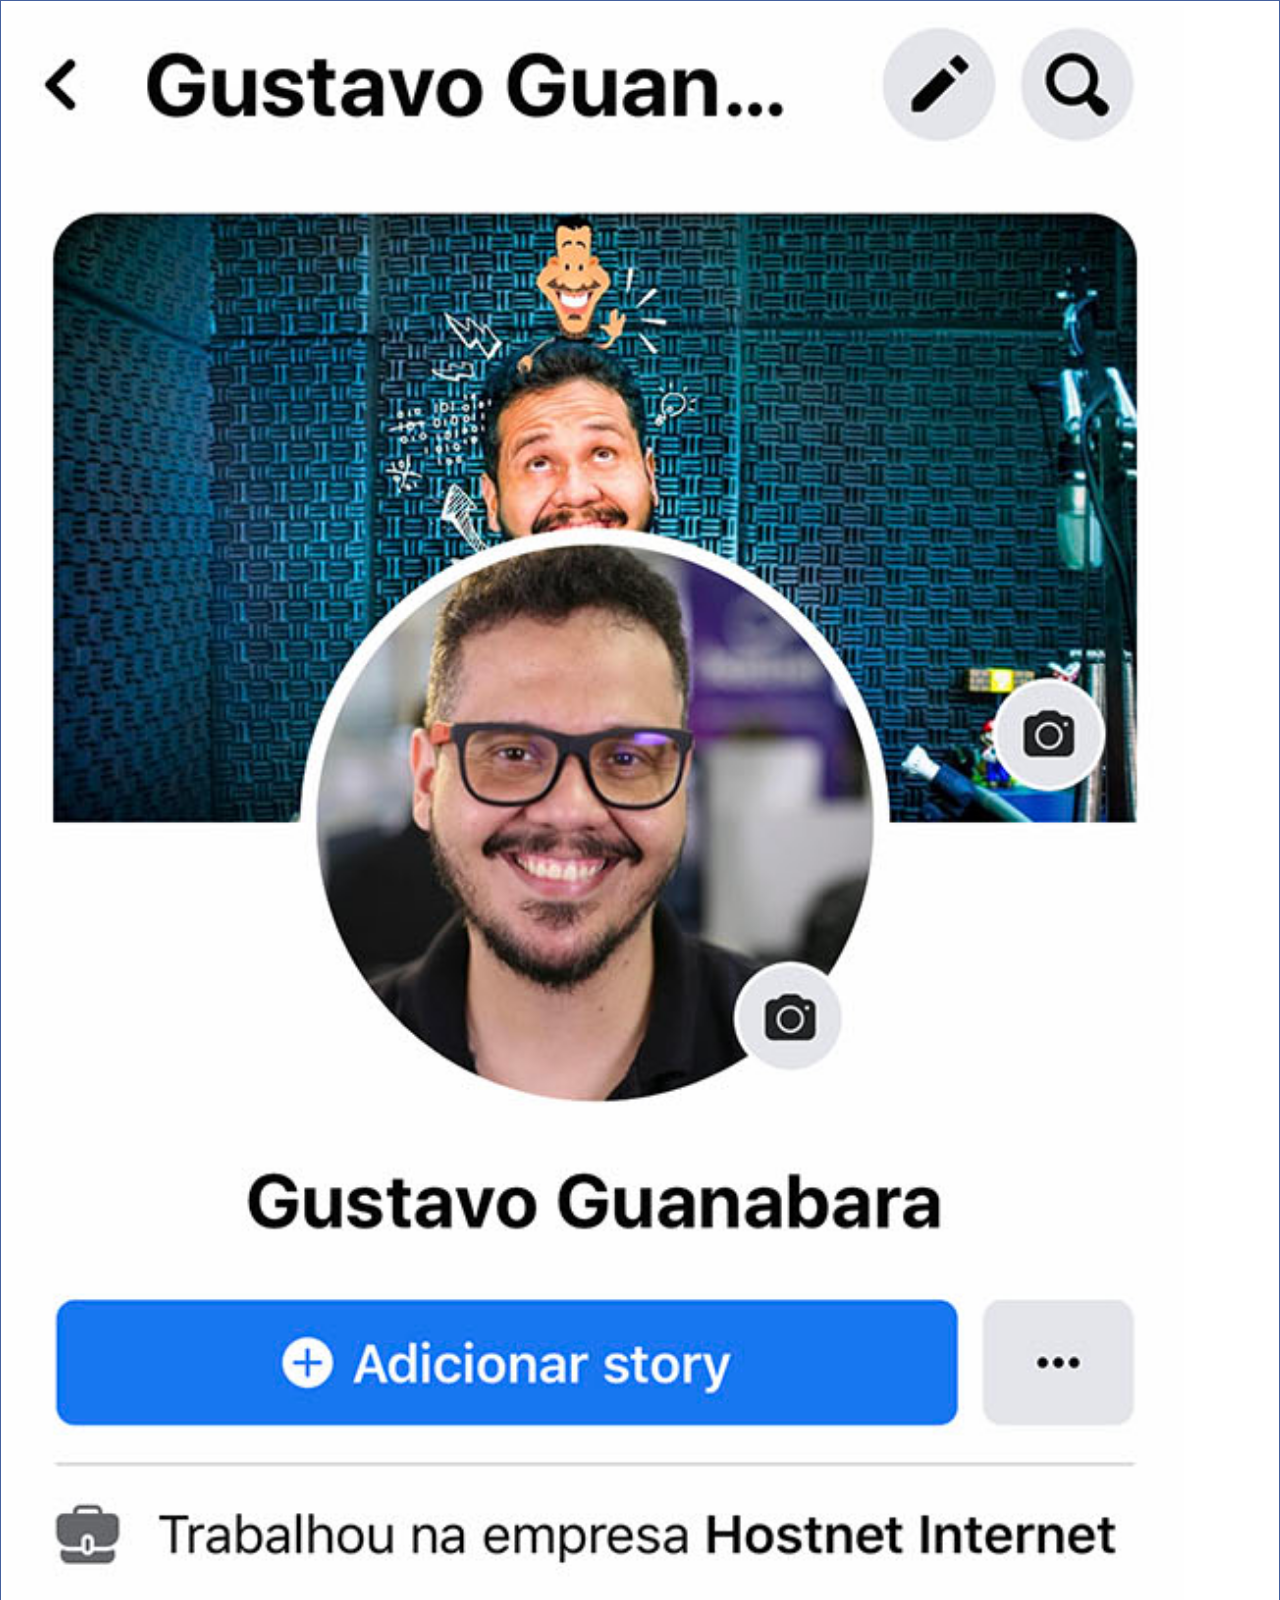
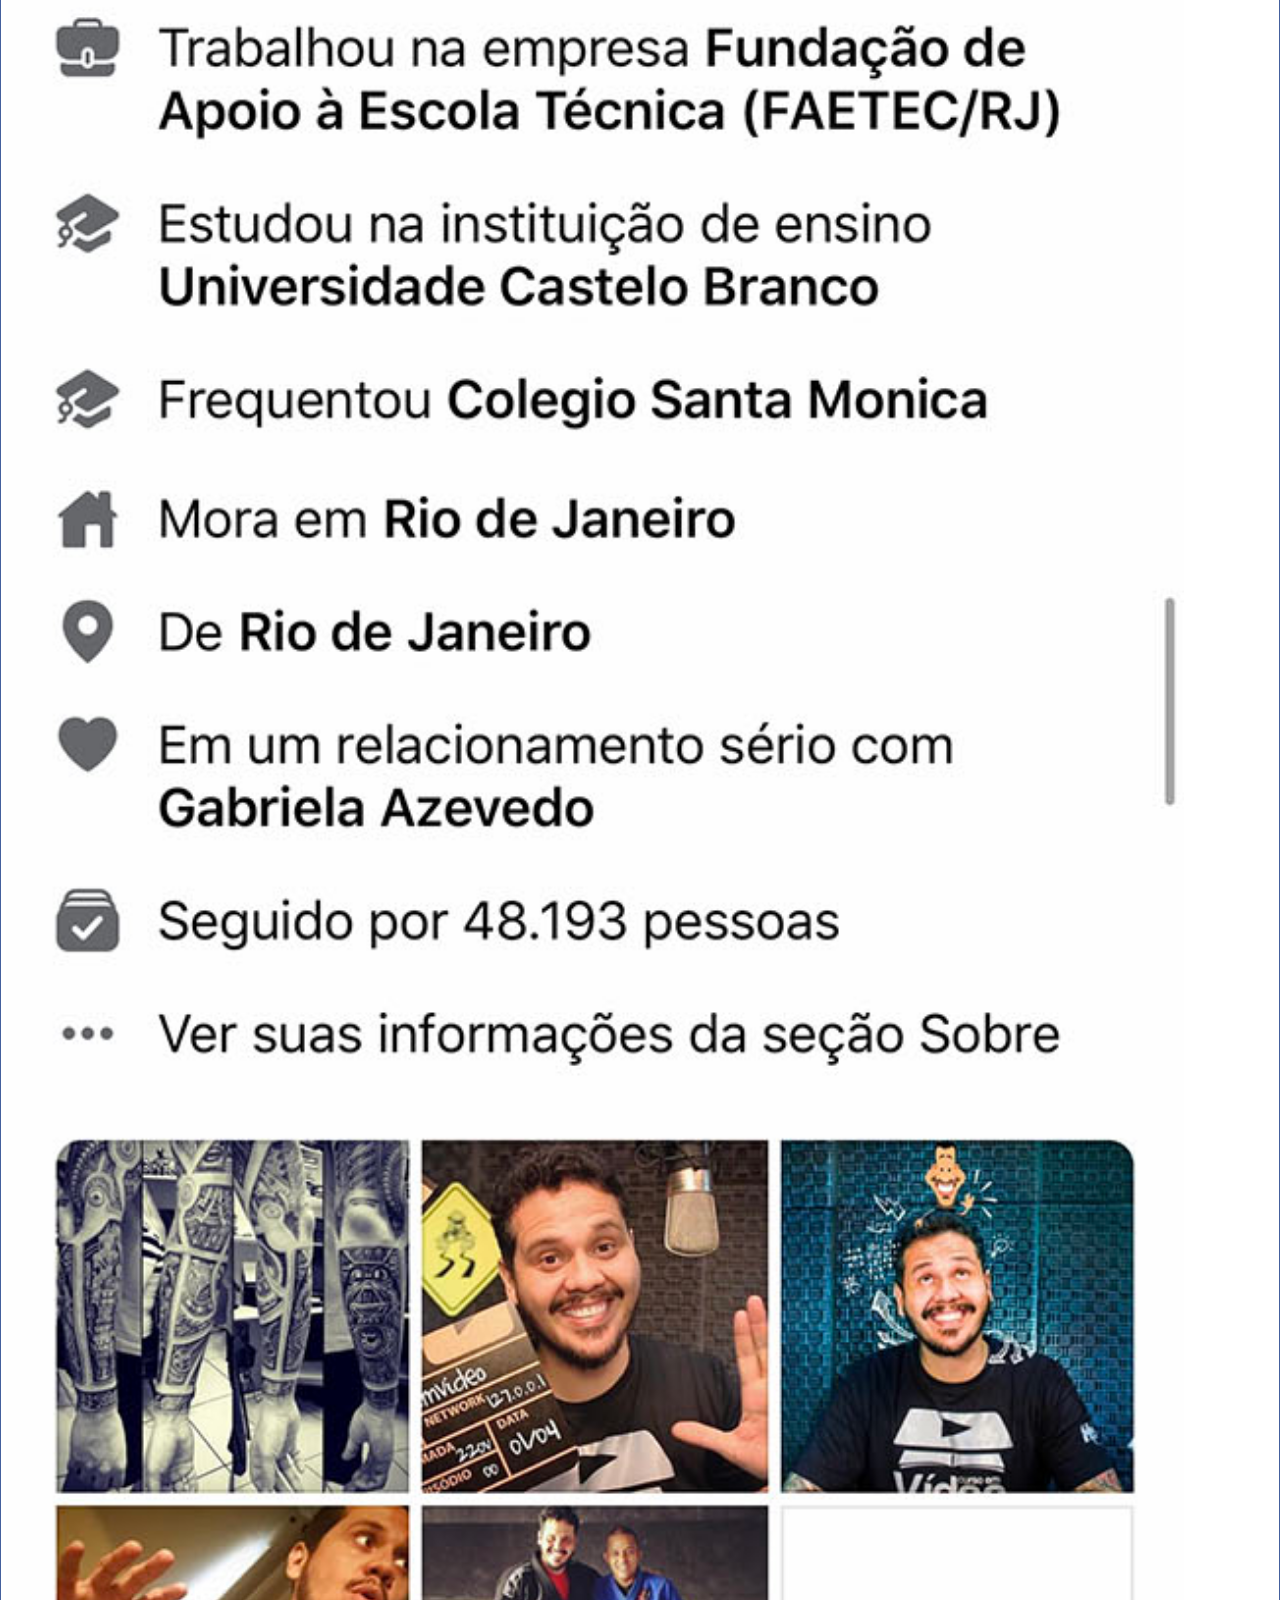
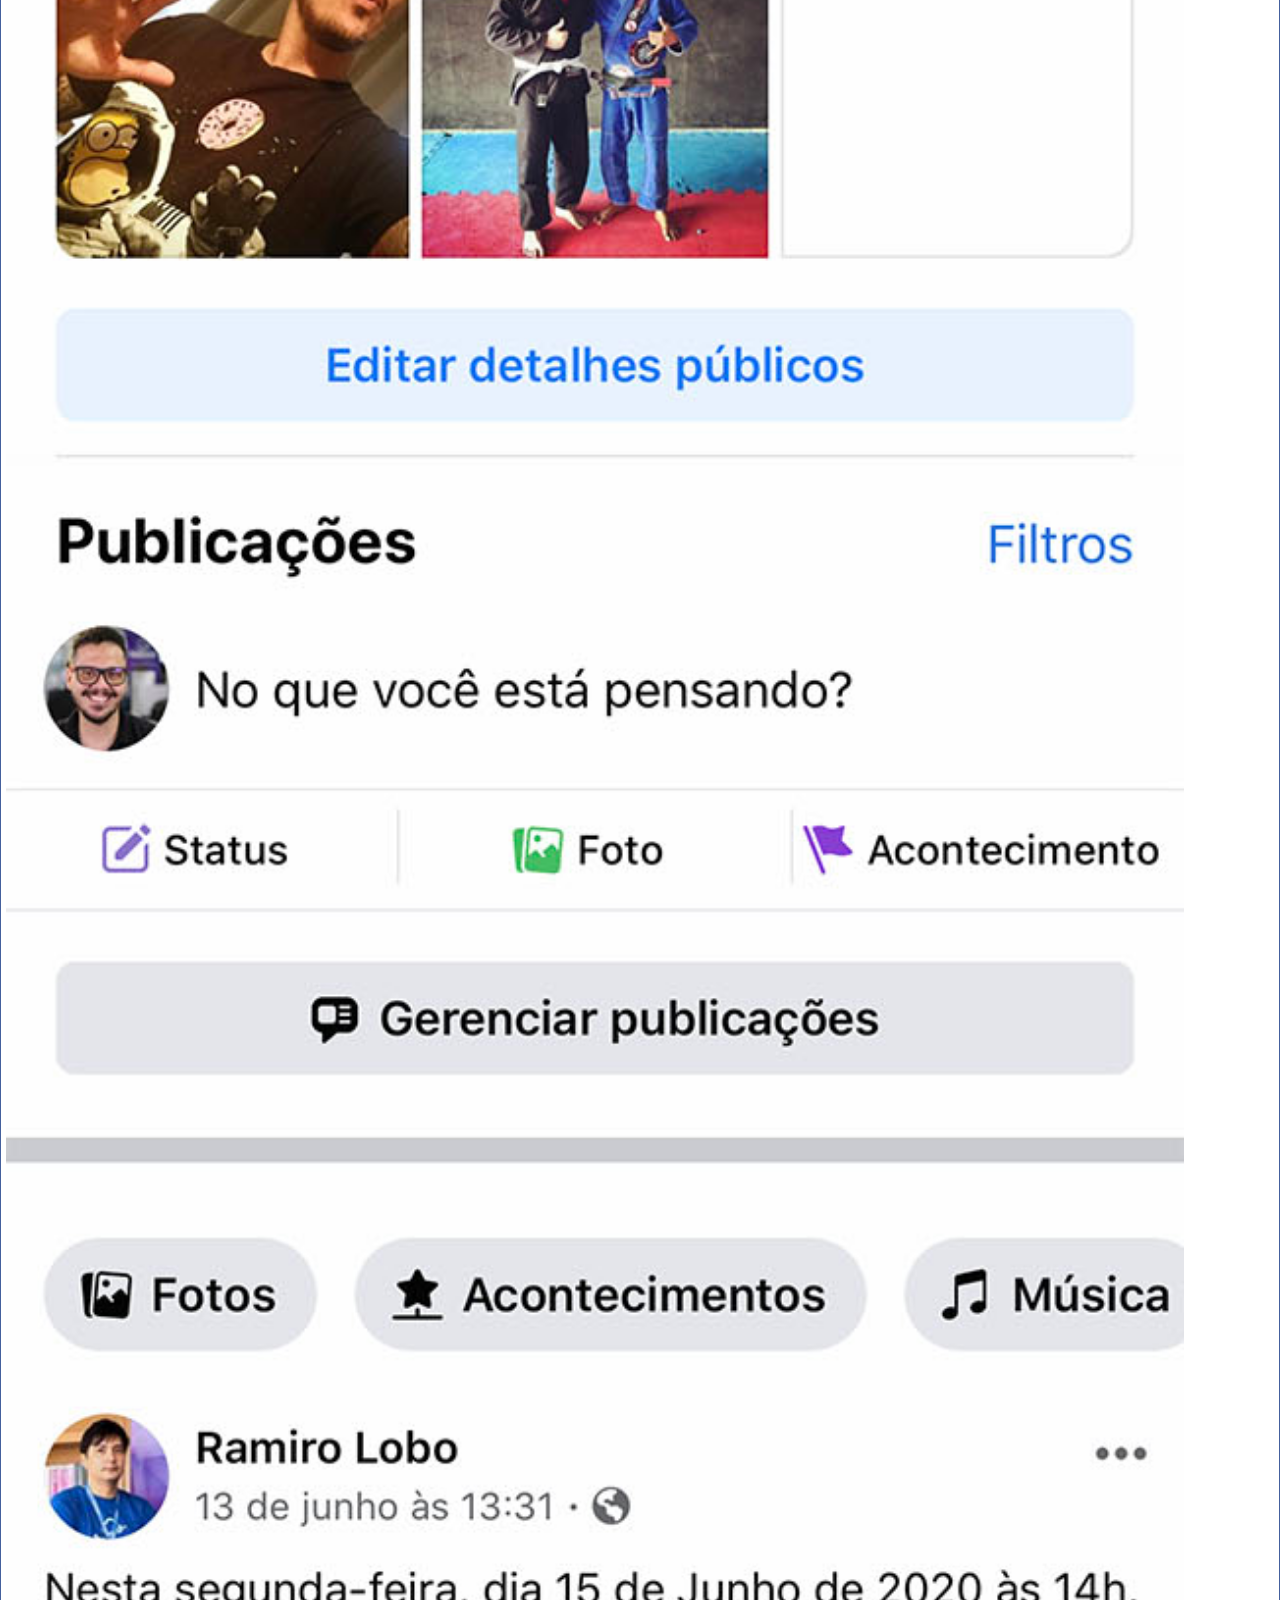
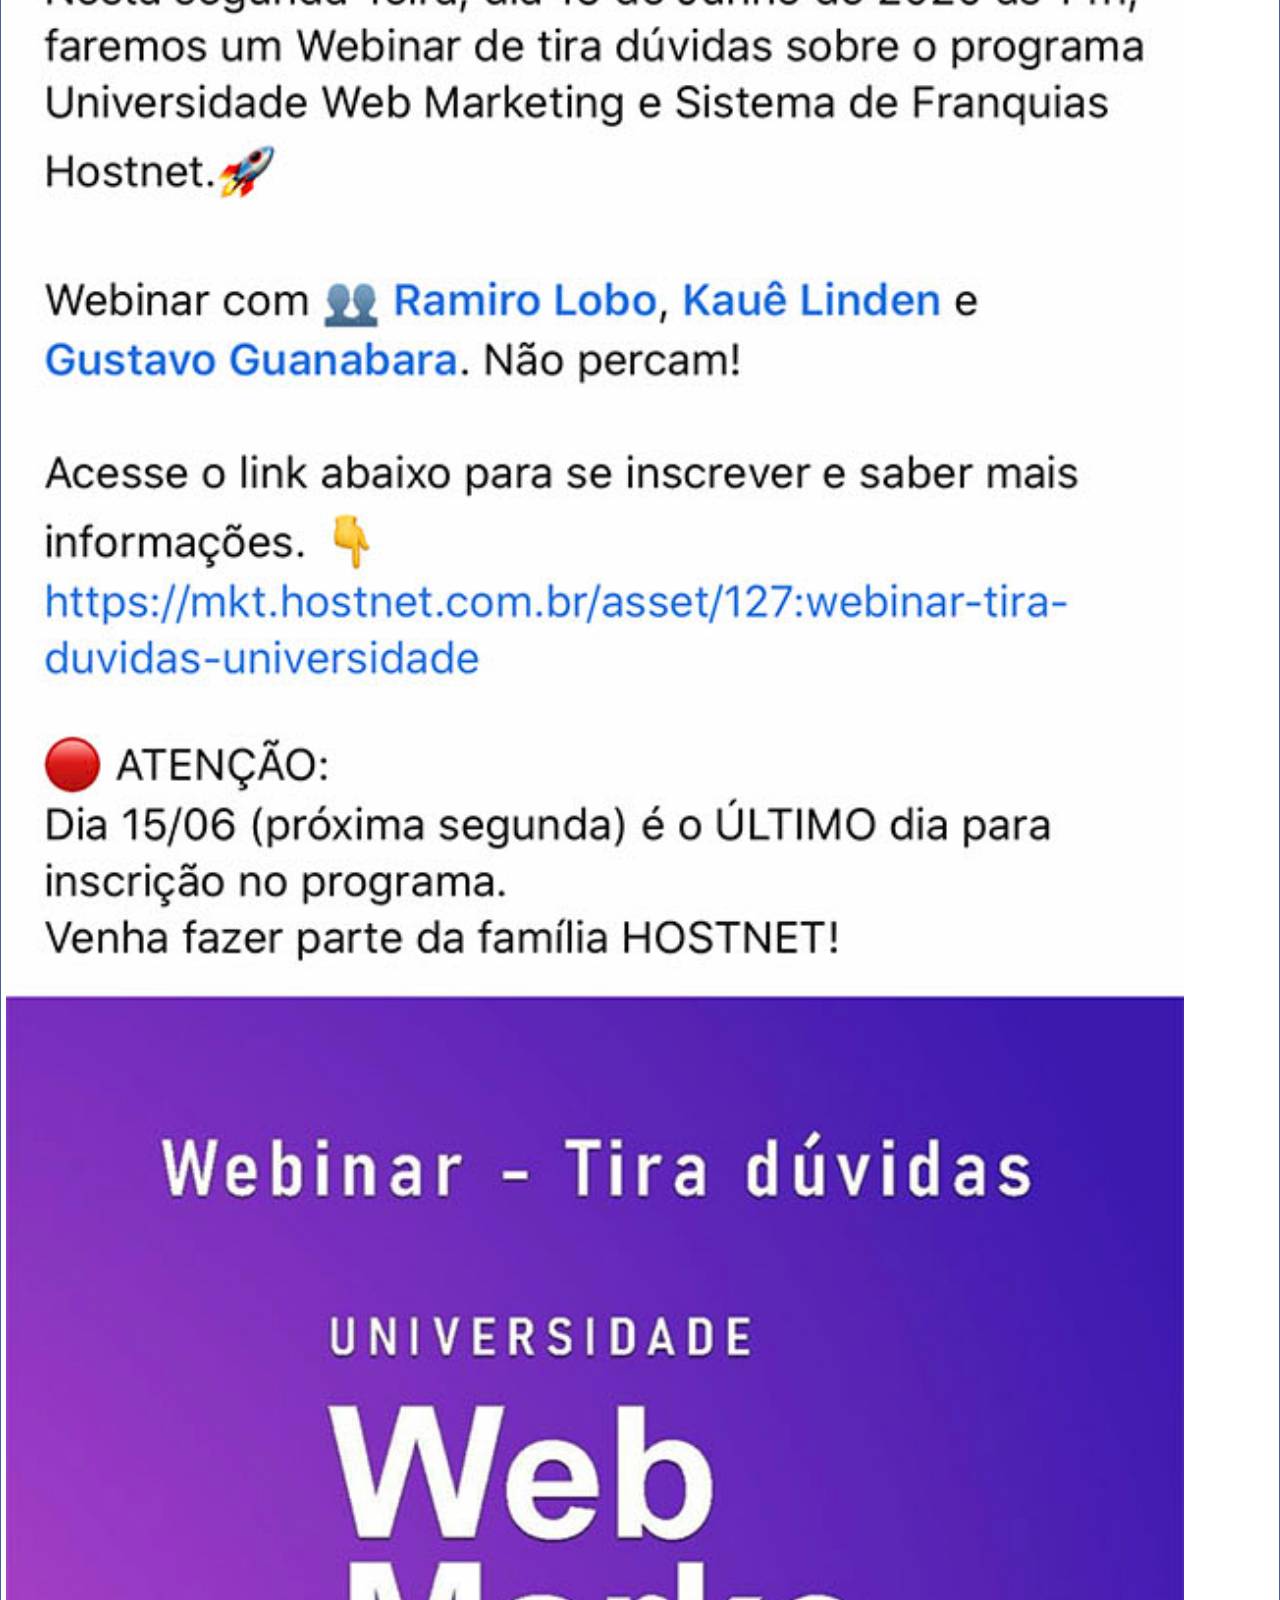
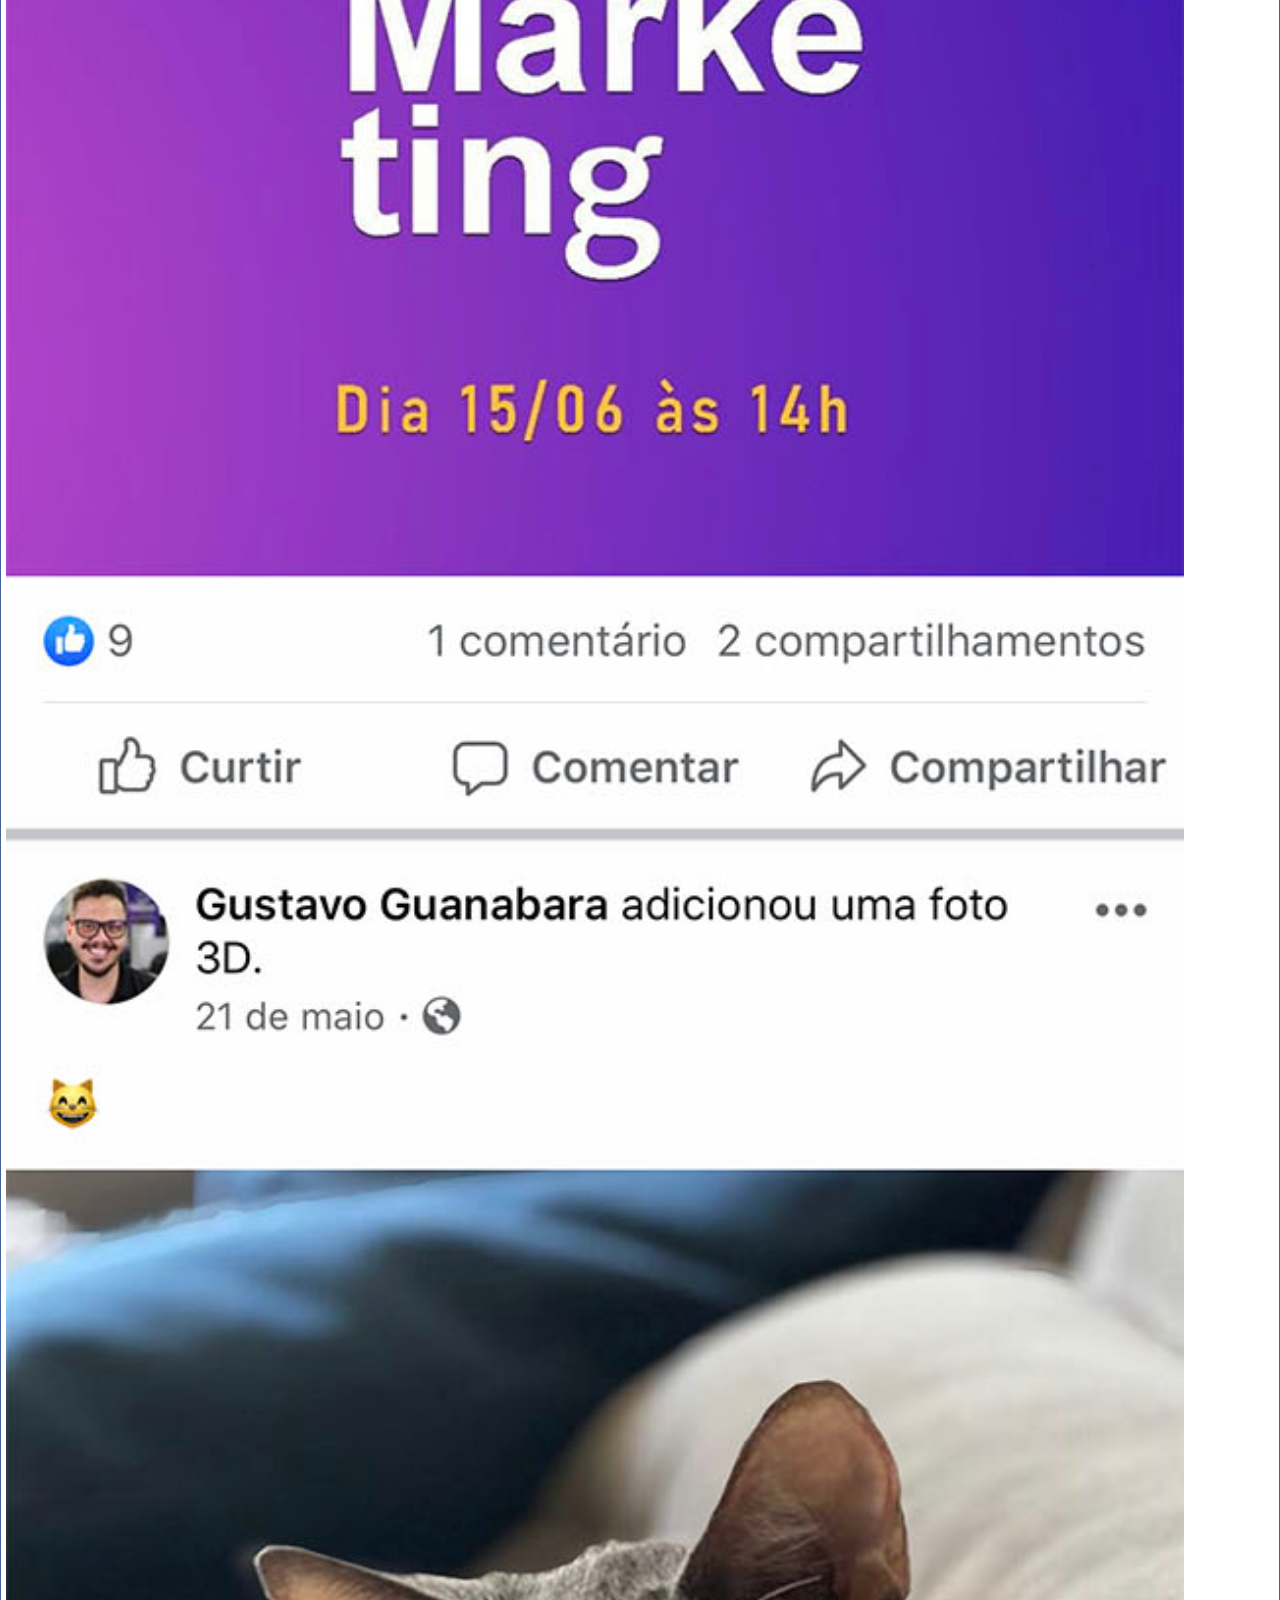
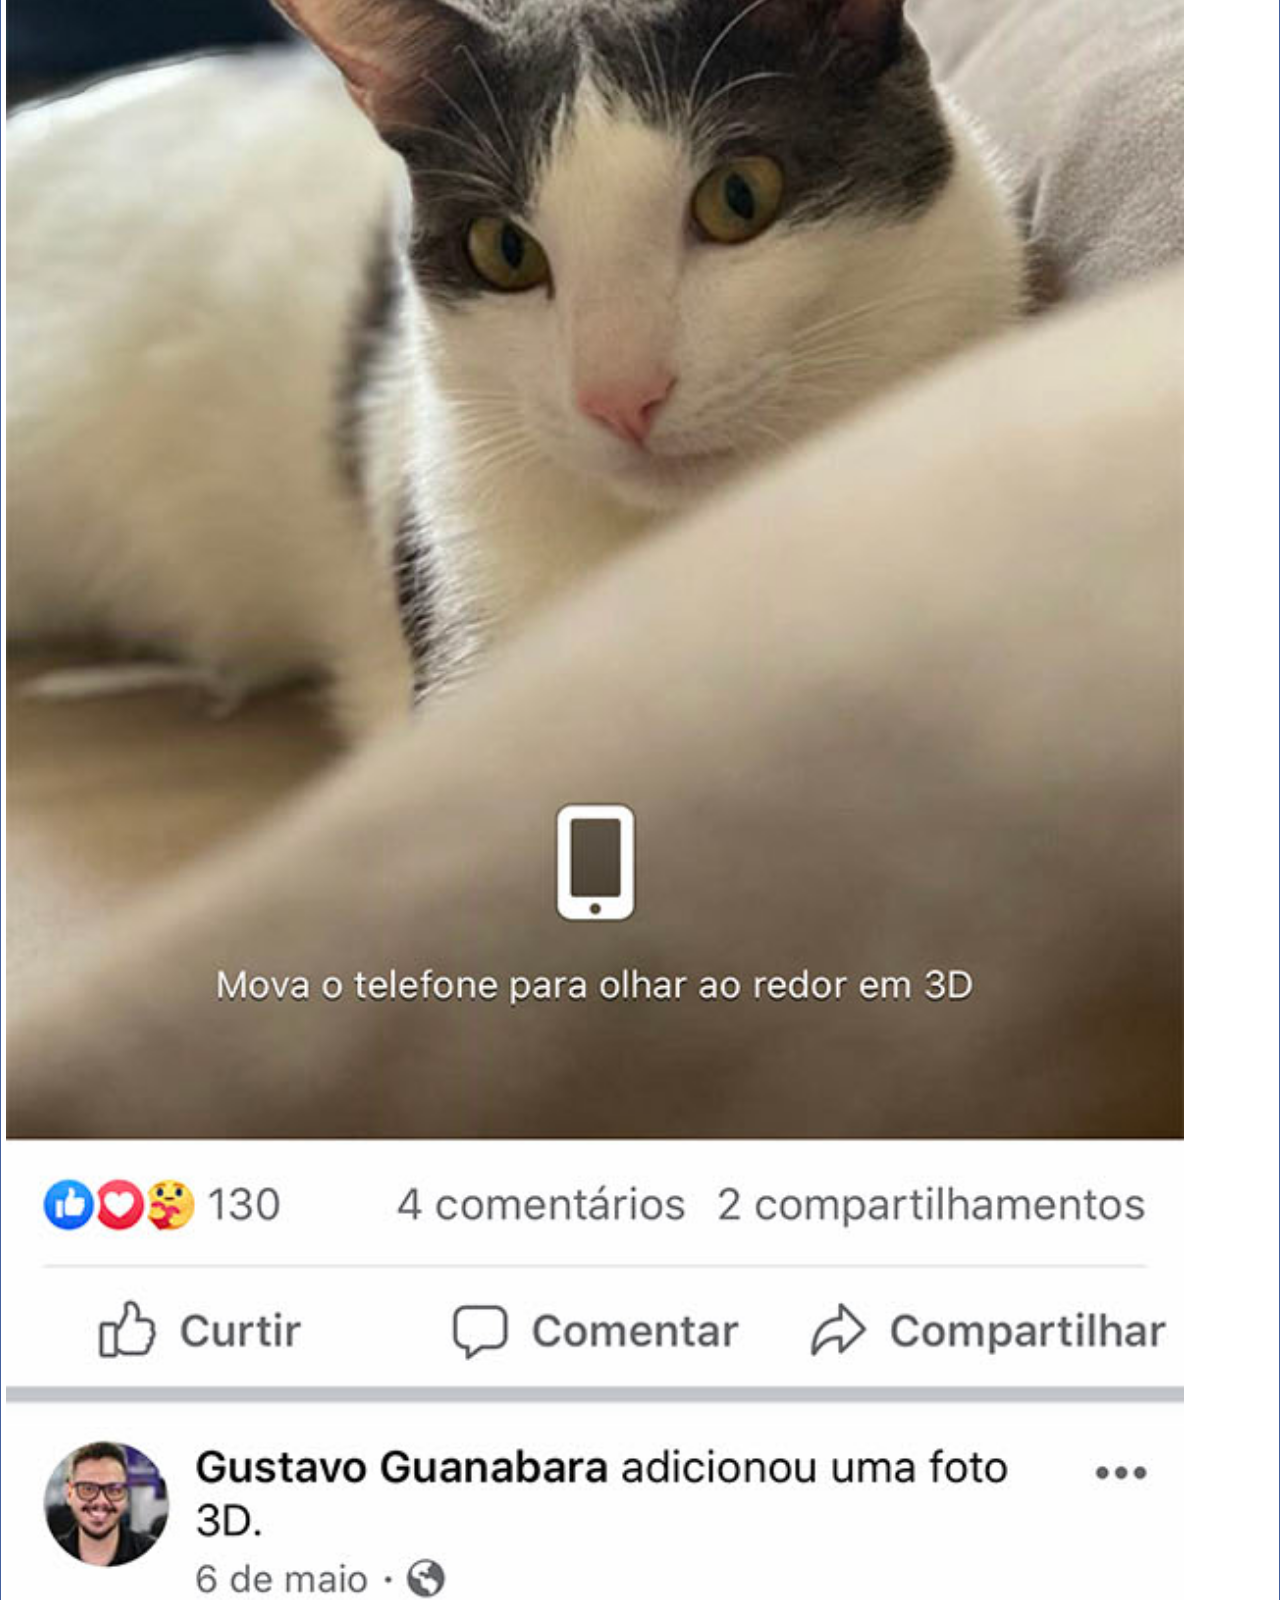
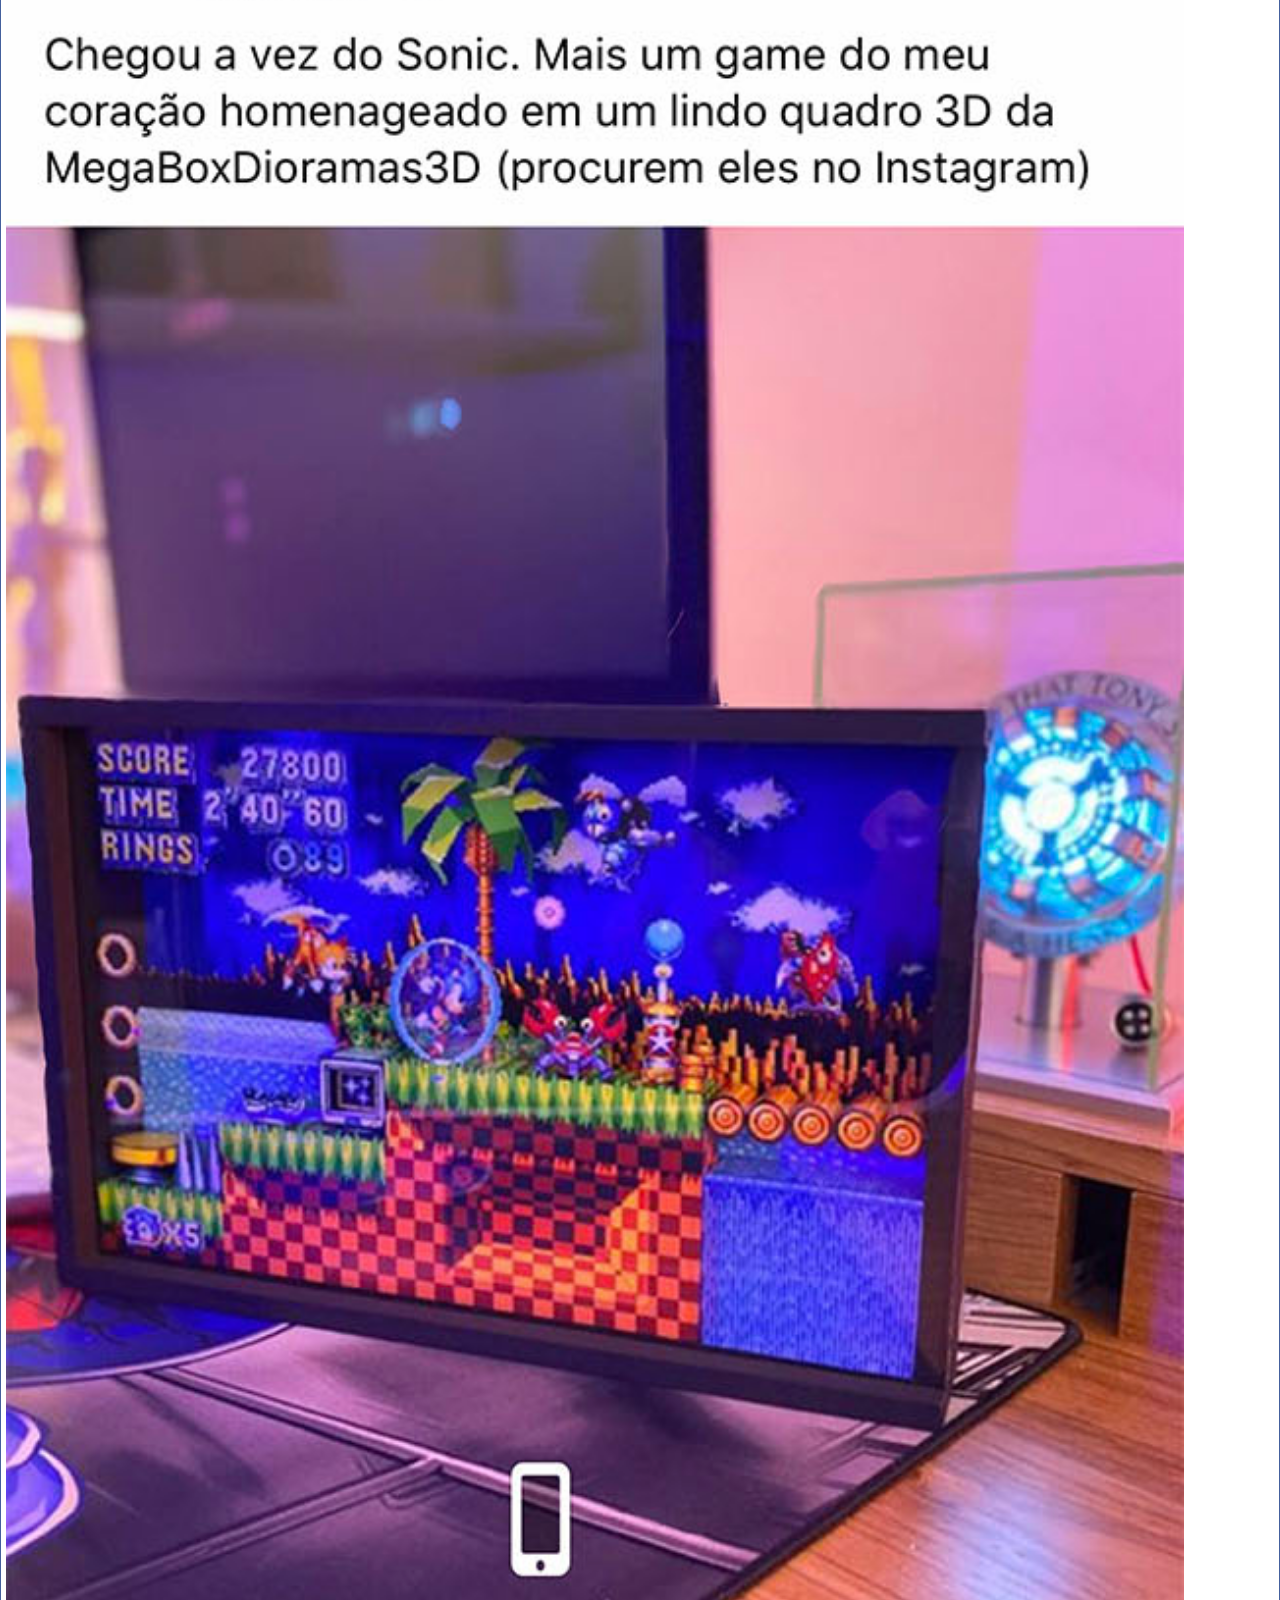
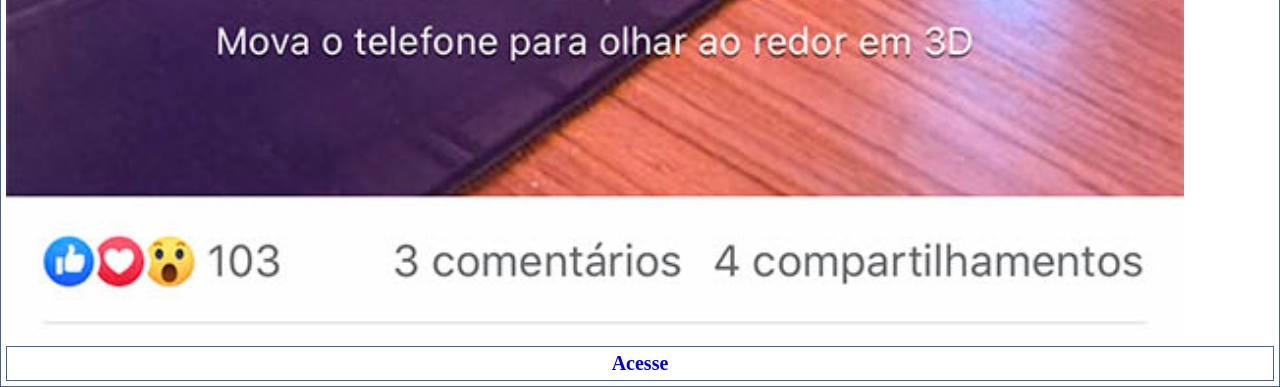
==== facebook.html @ 33cb8d10 "atualização de codigos Correções/ Tela de redes sociais prontas..." ====
<!DOCTYPE html>
<html lang="pt-br">
<head>
    <meta charset="UTF-8">
    <meta name="viewport" content="width=device-width, initial-scale=1.0">
    <title>Facebook</title>
    <style>
        *{
            padding: 0;
            margin: 0;

    }
    section{
        
        color:#5a81d5;
        padding: 5px;
        font-size: 20px;
        font-weight: bold;
        font-family: 'Times New Roman', Times, serif;
        background-color: rgb(255, 255, 255);
        border: 1px solid #44609d;

        
        
        
       
       
       
        
    }
    a{
        display: block;
        text-align: center;
        text-decoration: none;
        
       
        
        
        
    }
  
    
    img{
        width: 92vw;
    }
    
       
       


        

    </style>

</head>
<body>
    <section>
        <img src="imagens/tela-facebook.jpg" alt="Facebook">
        <section><a href="#">Acesse</a></section>
        
    </section>
</body>
</html>
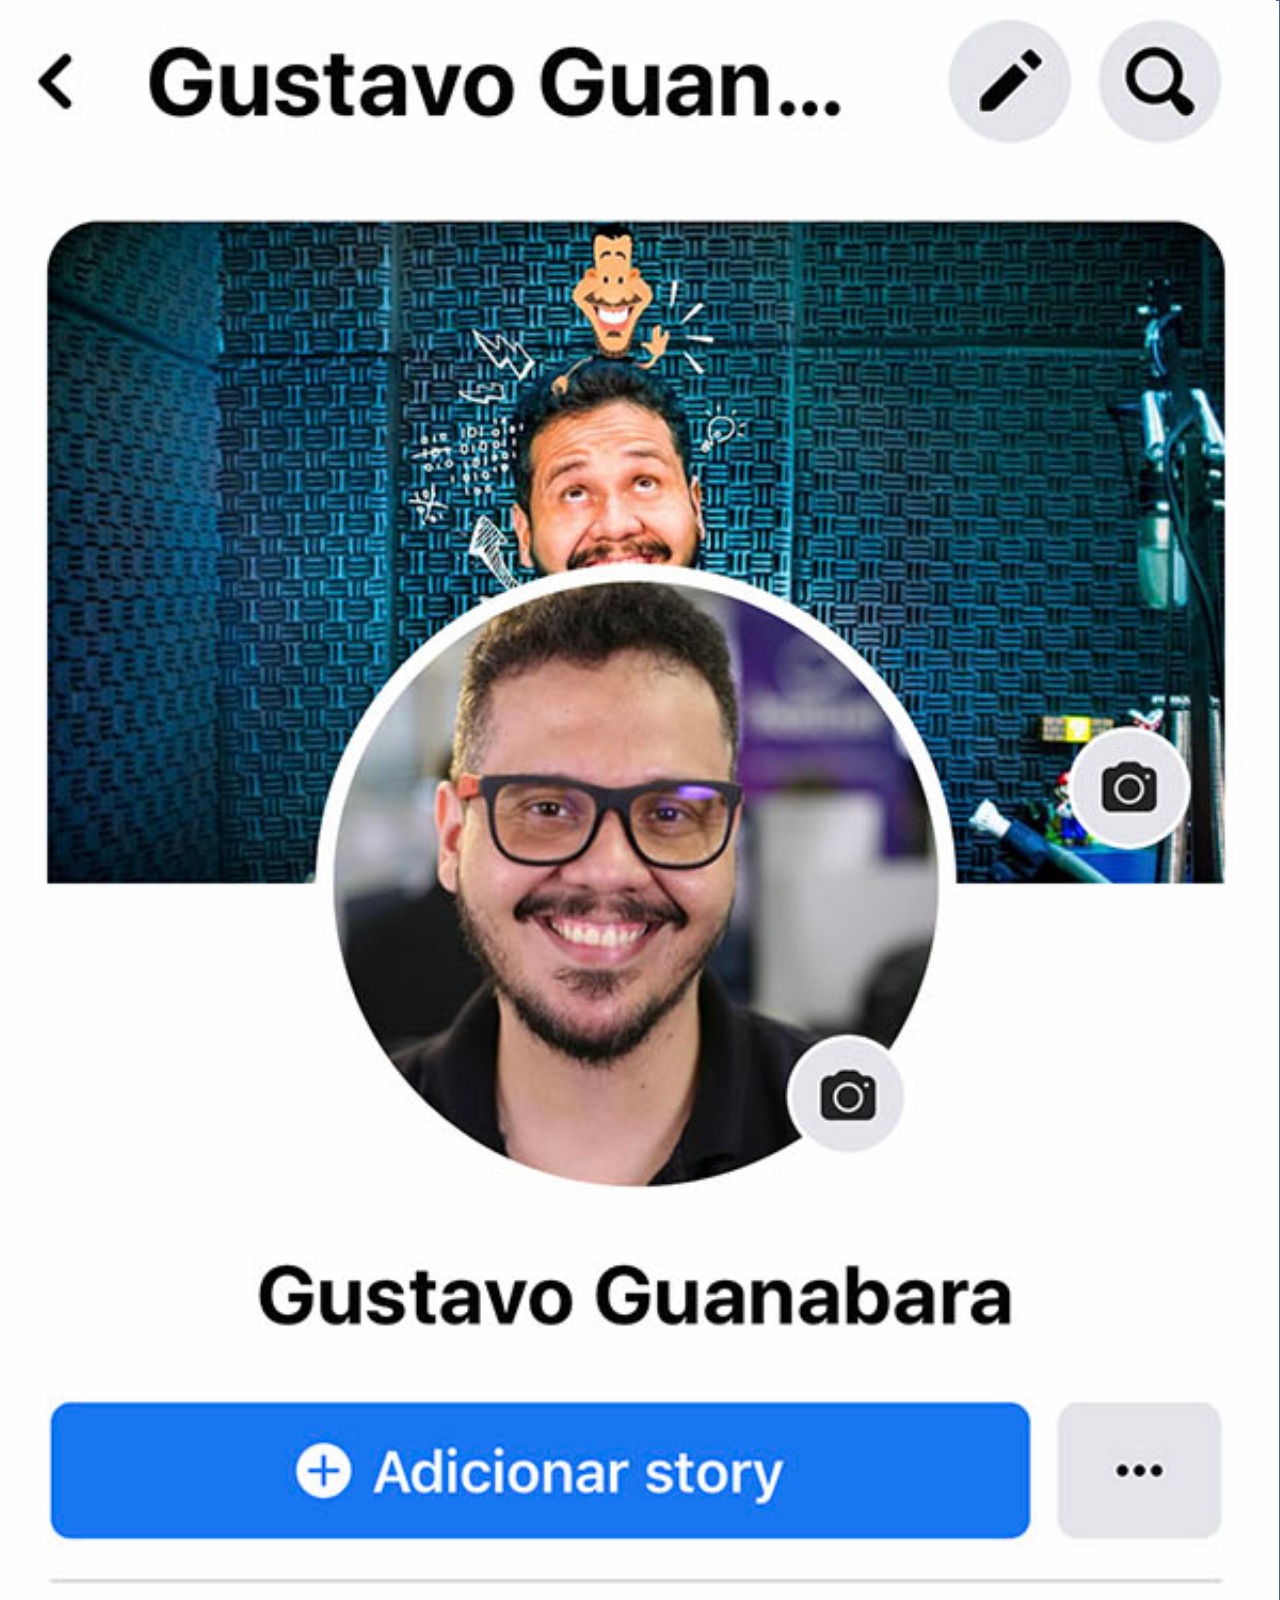
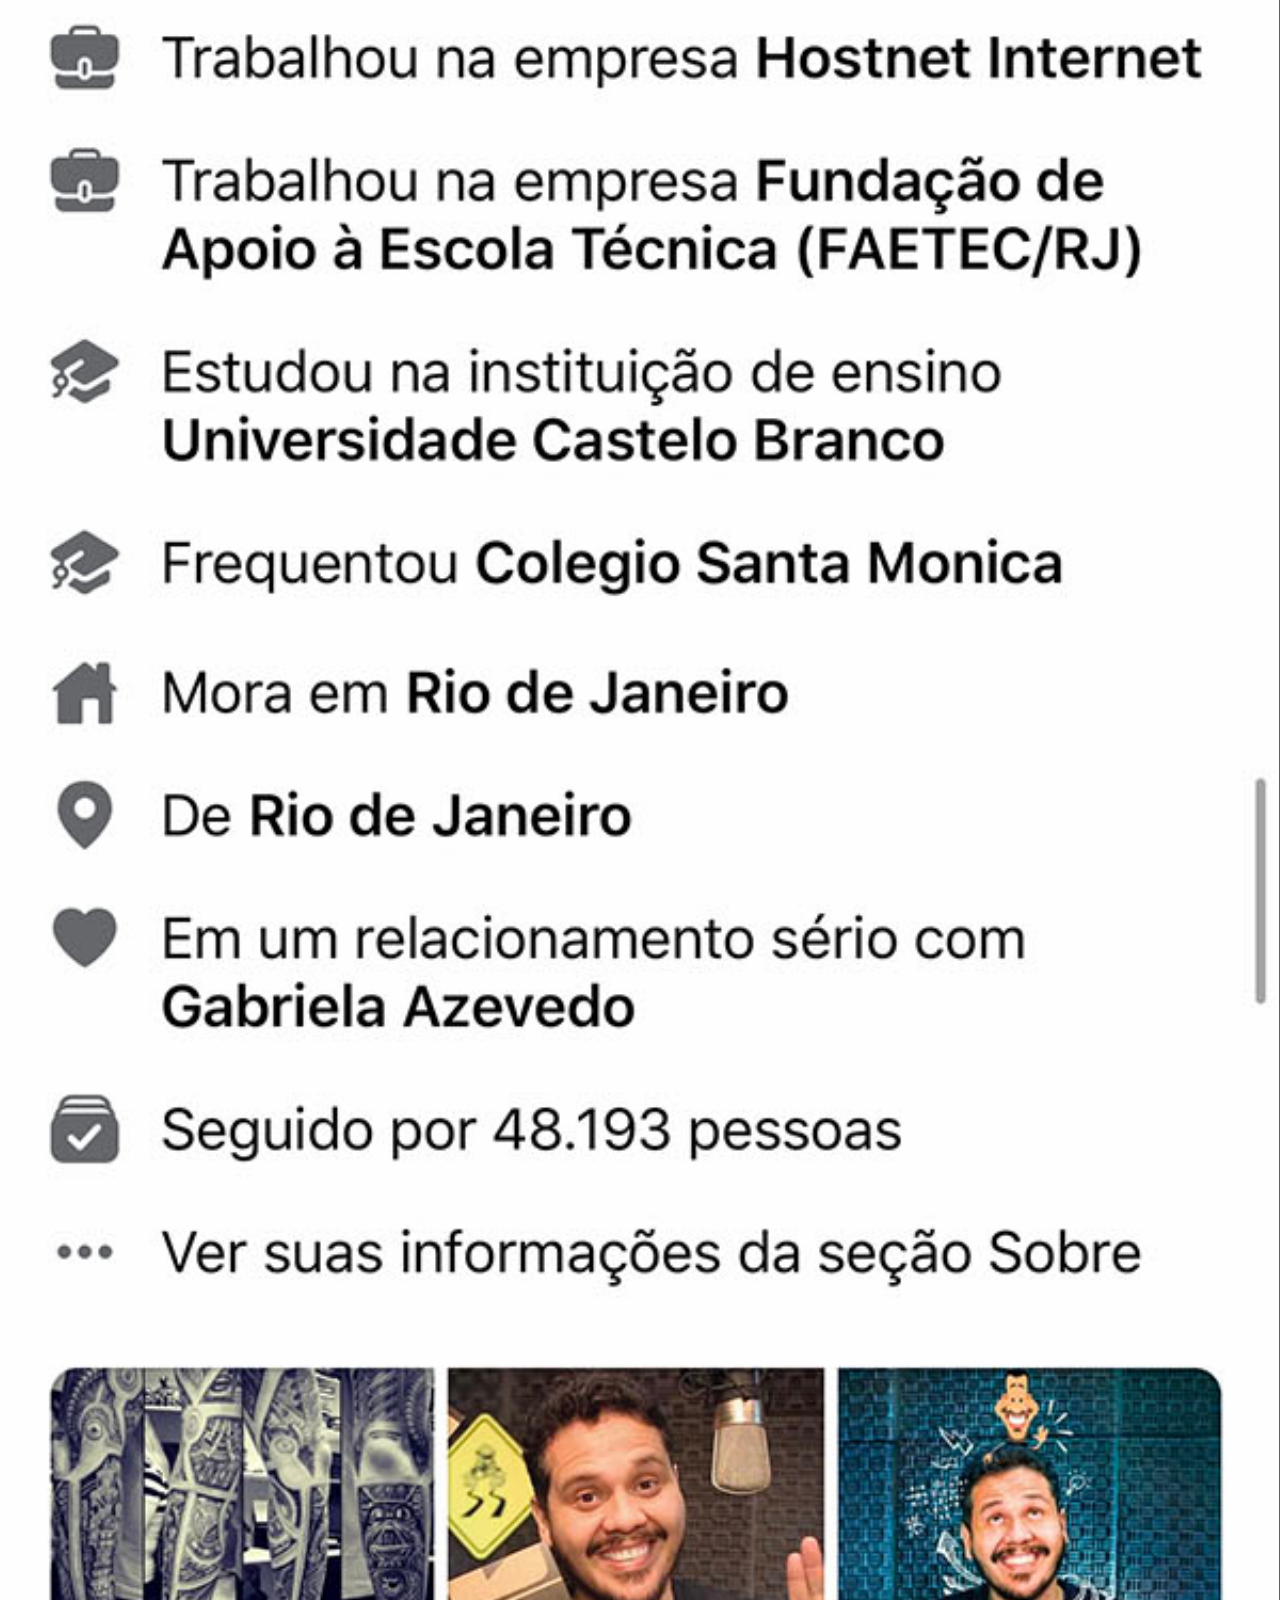
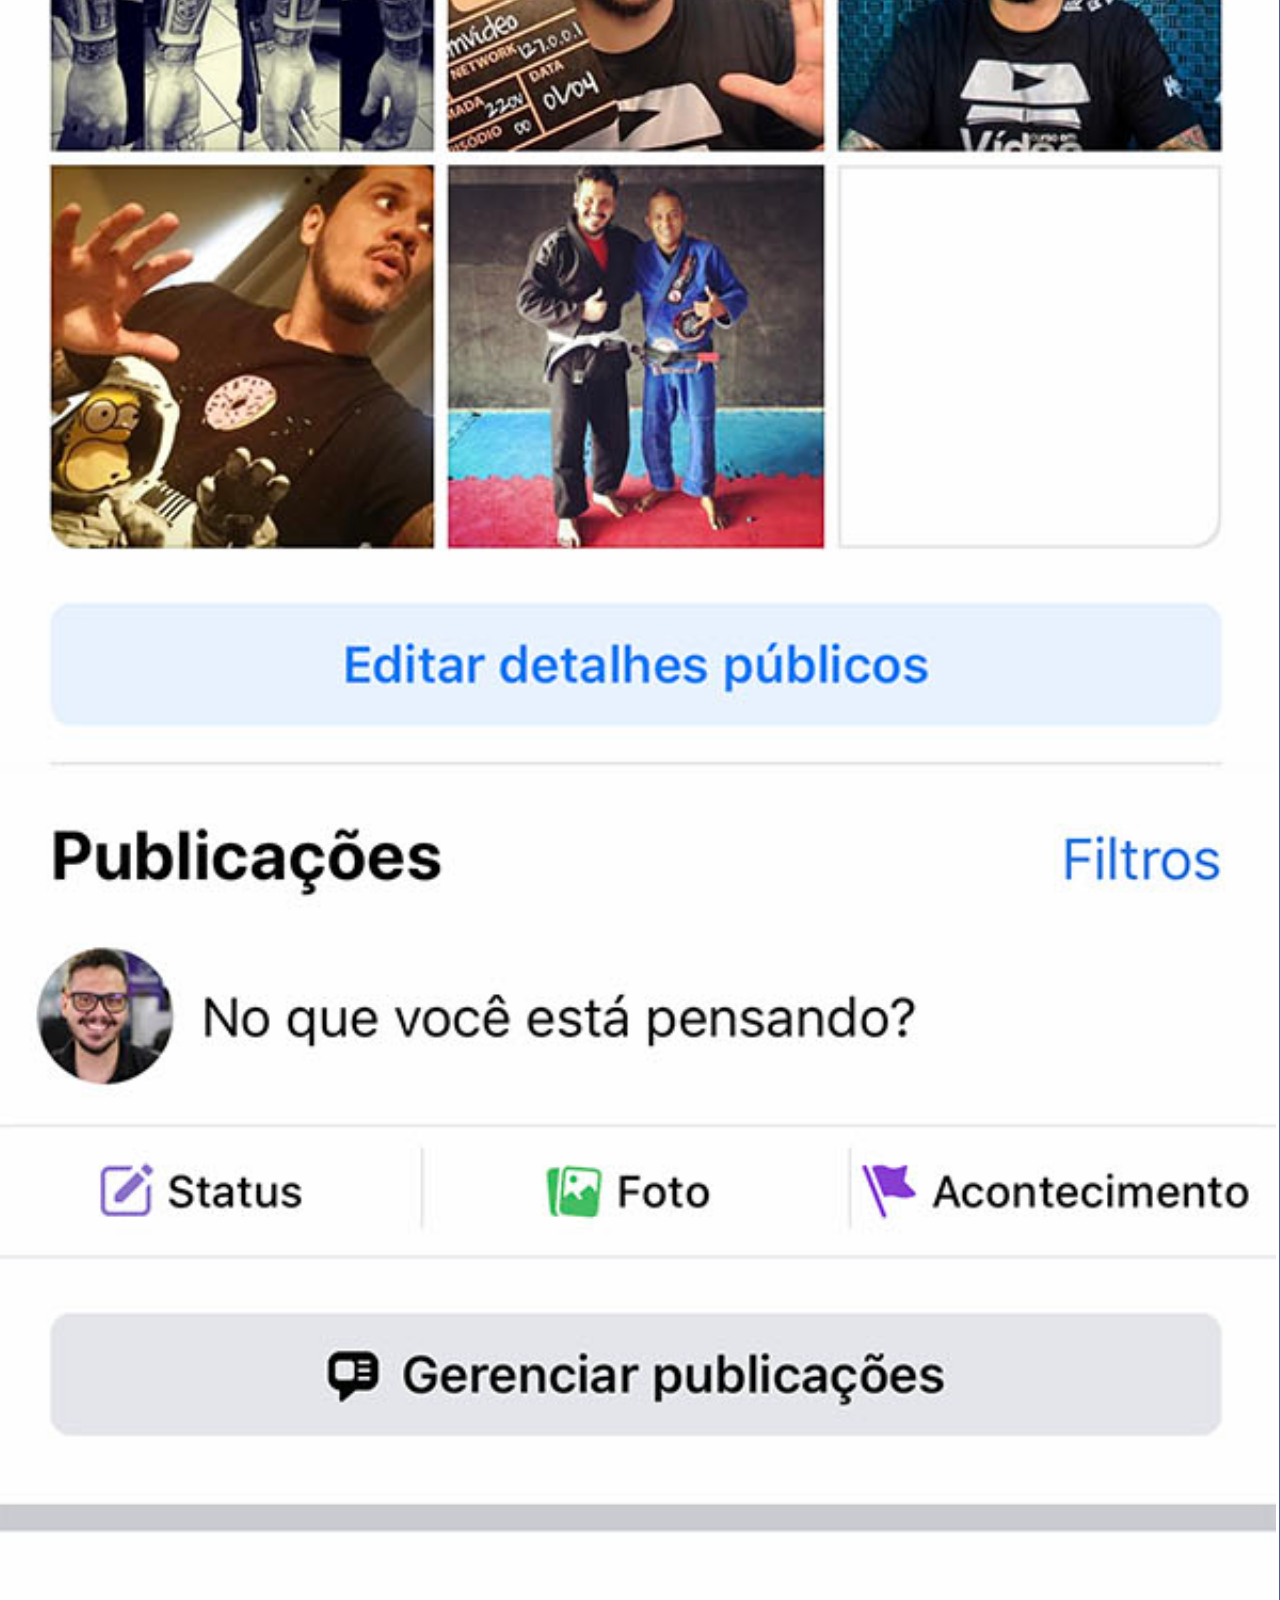
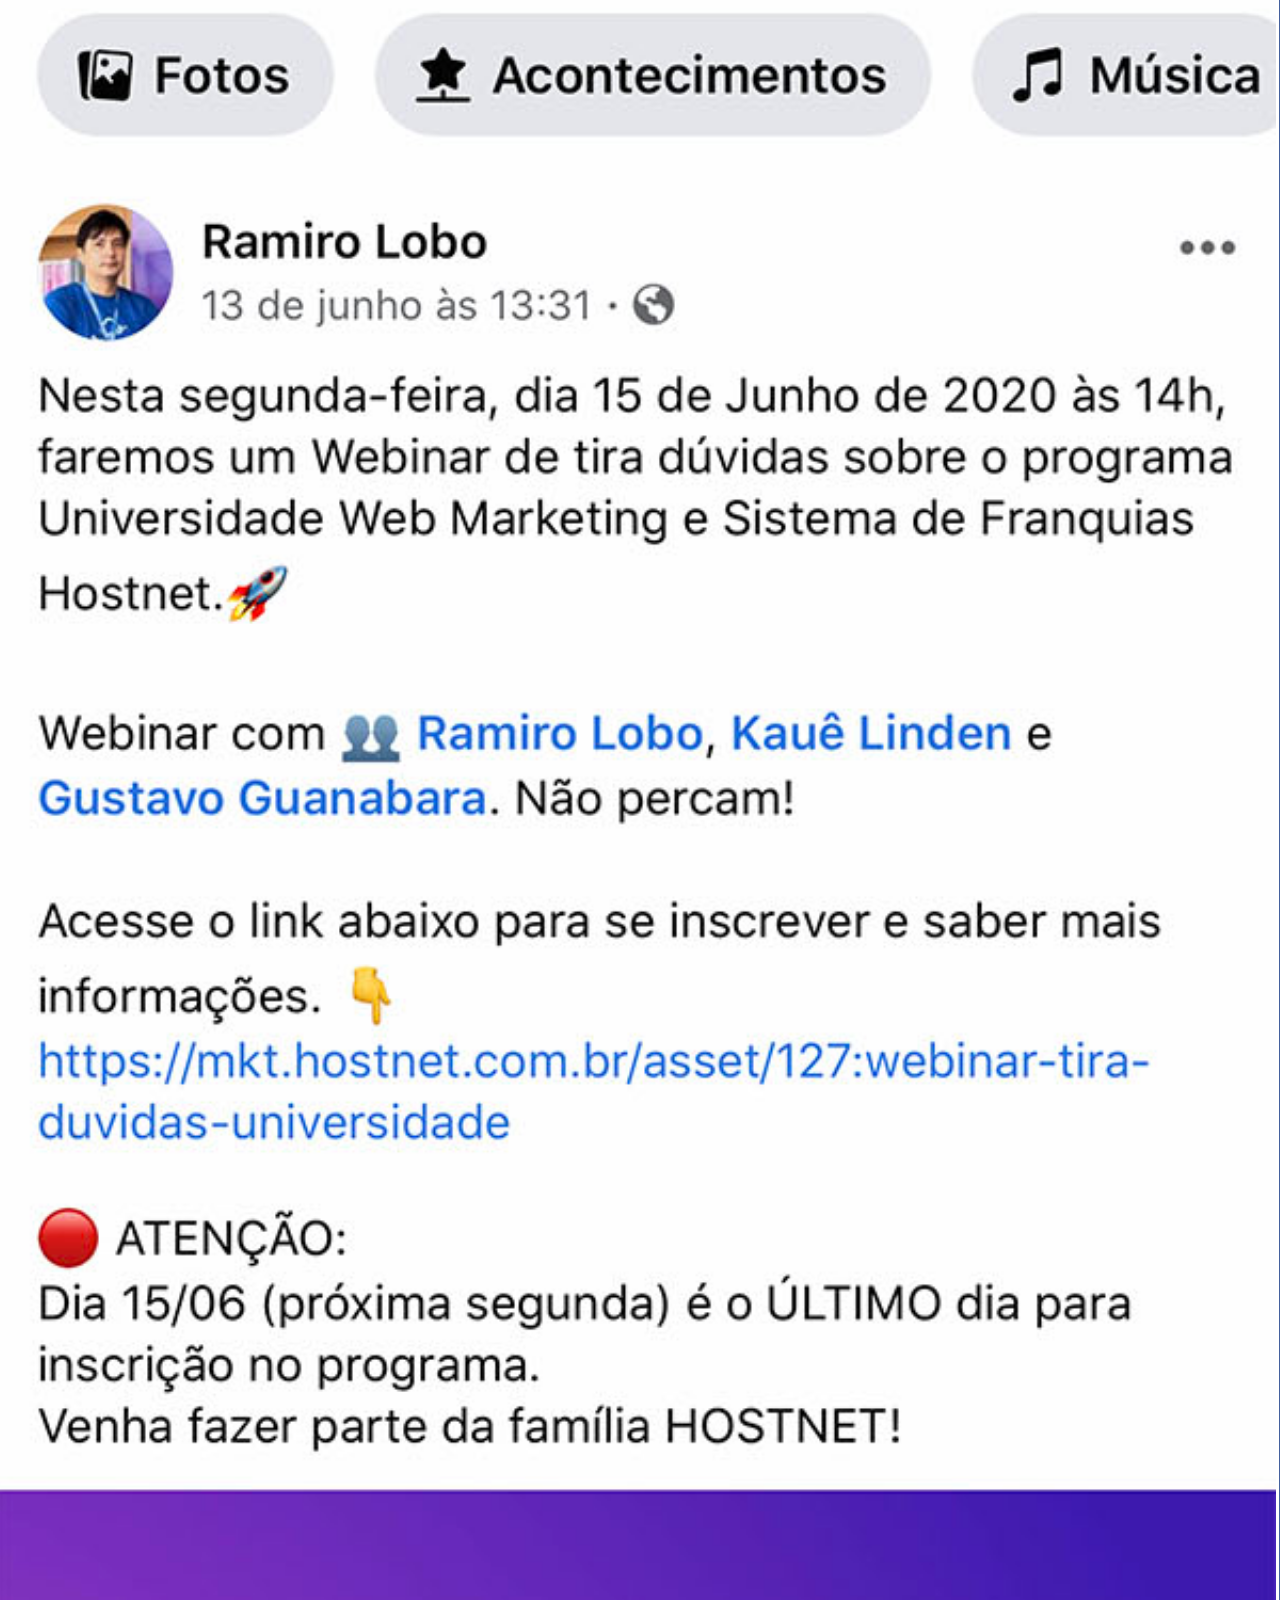
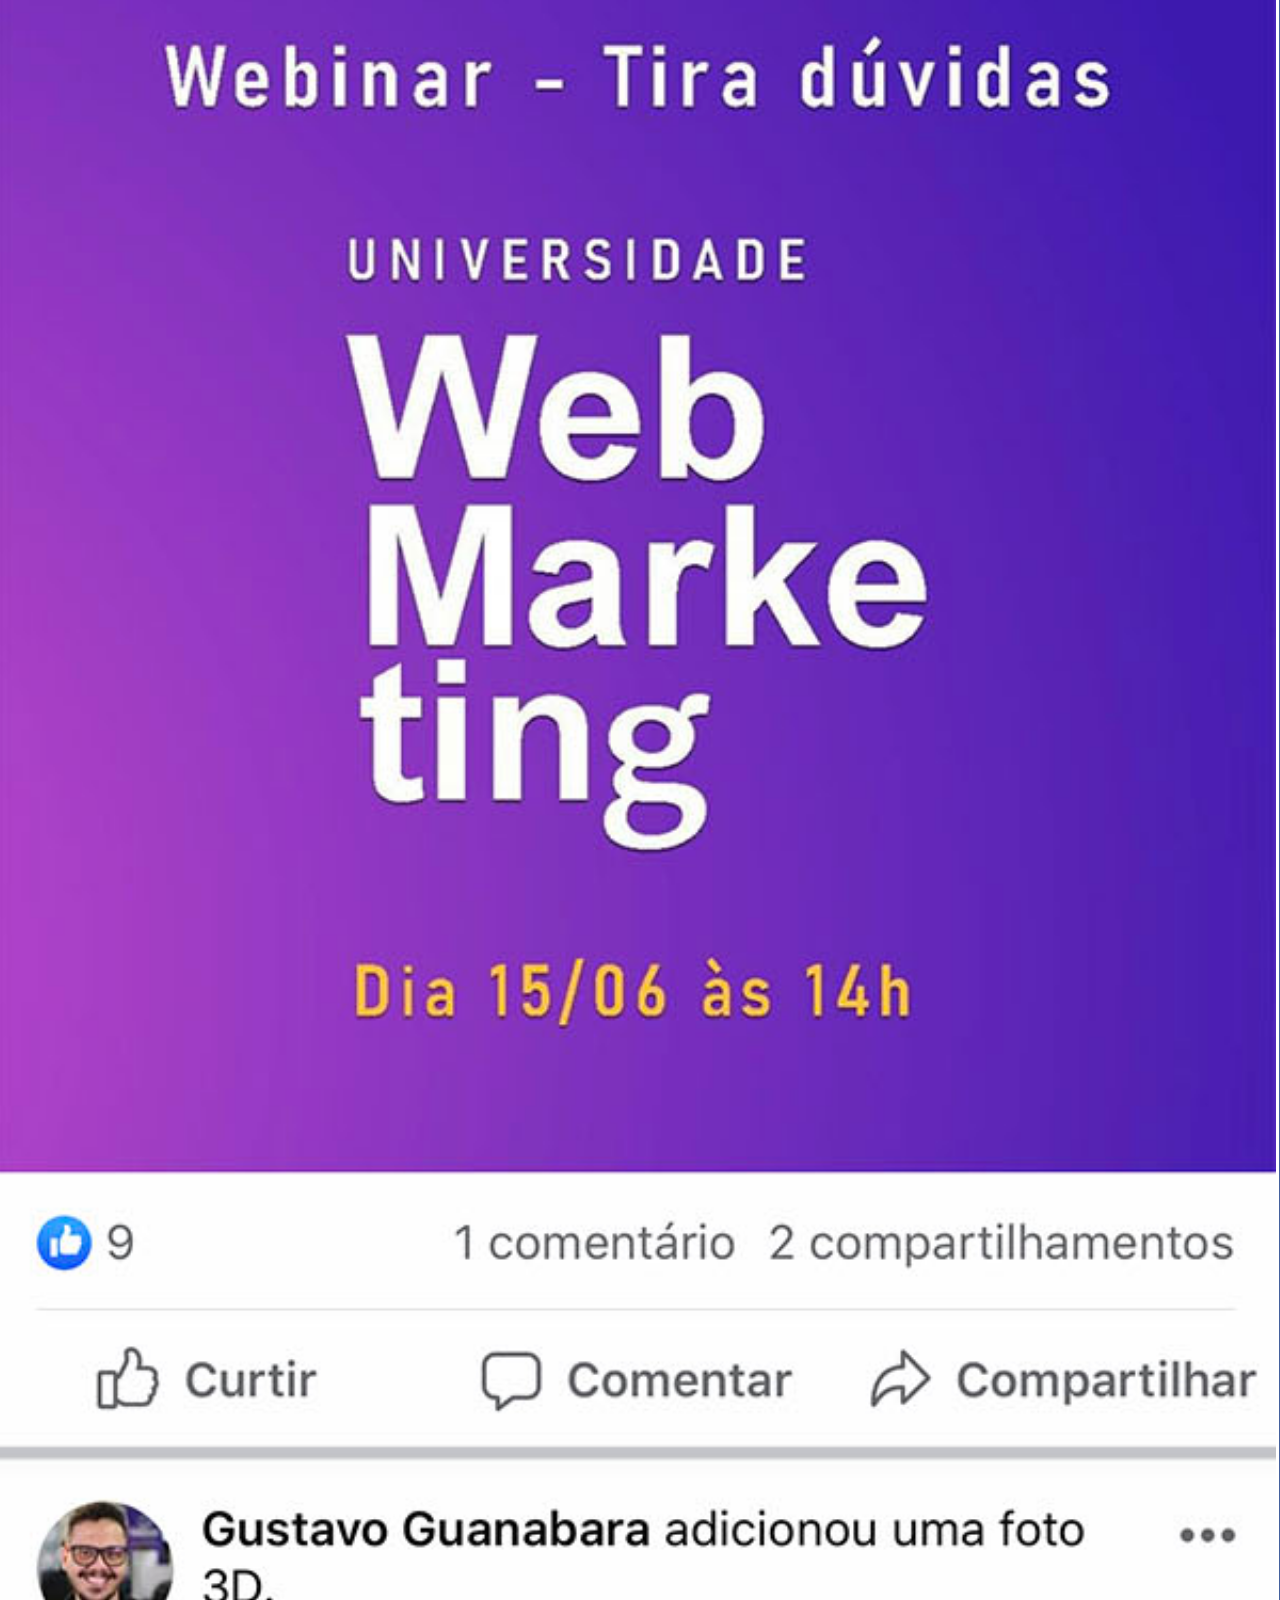
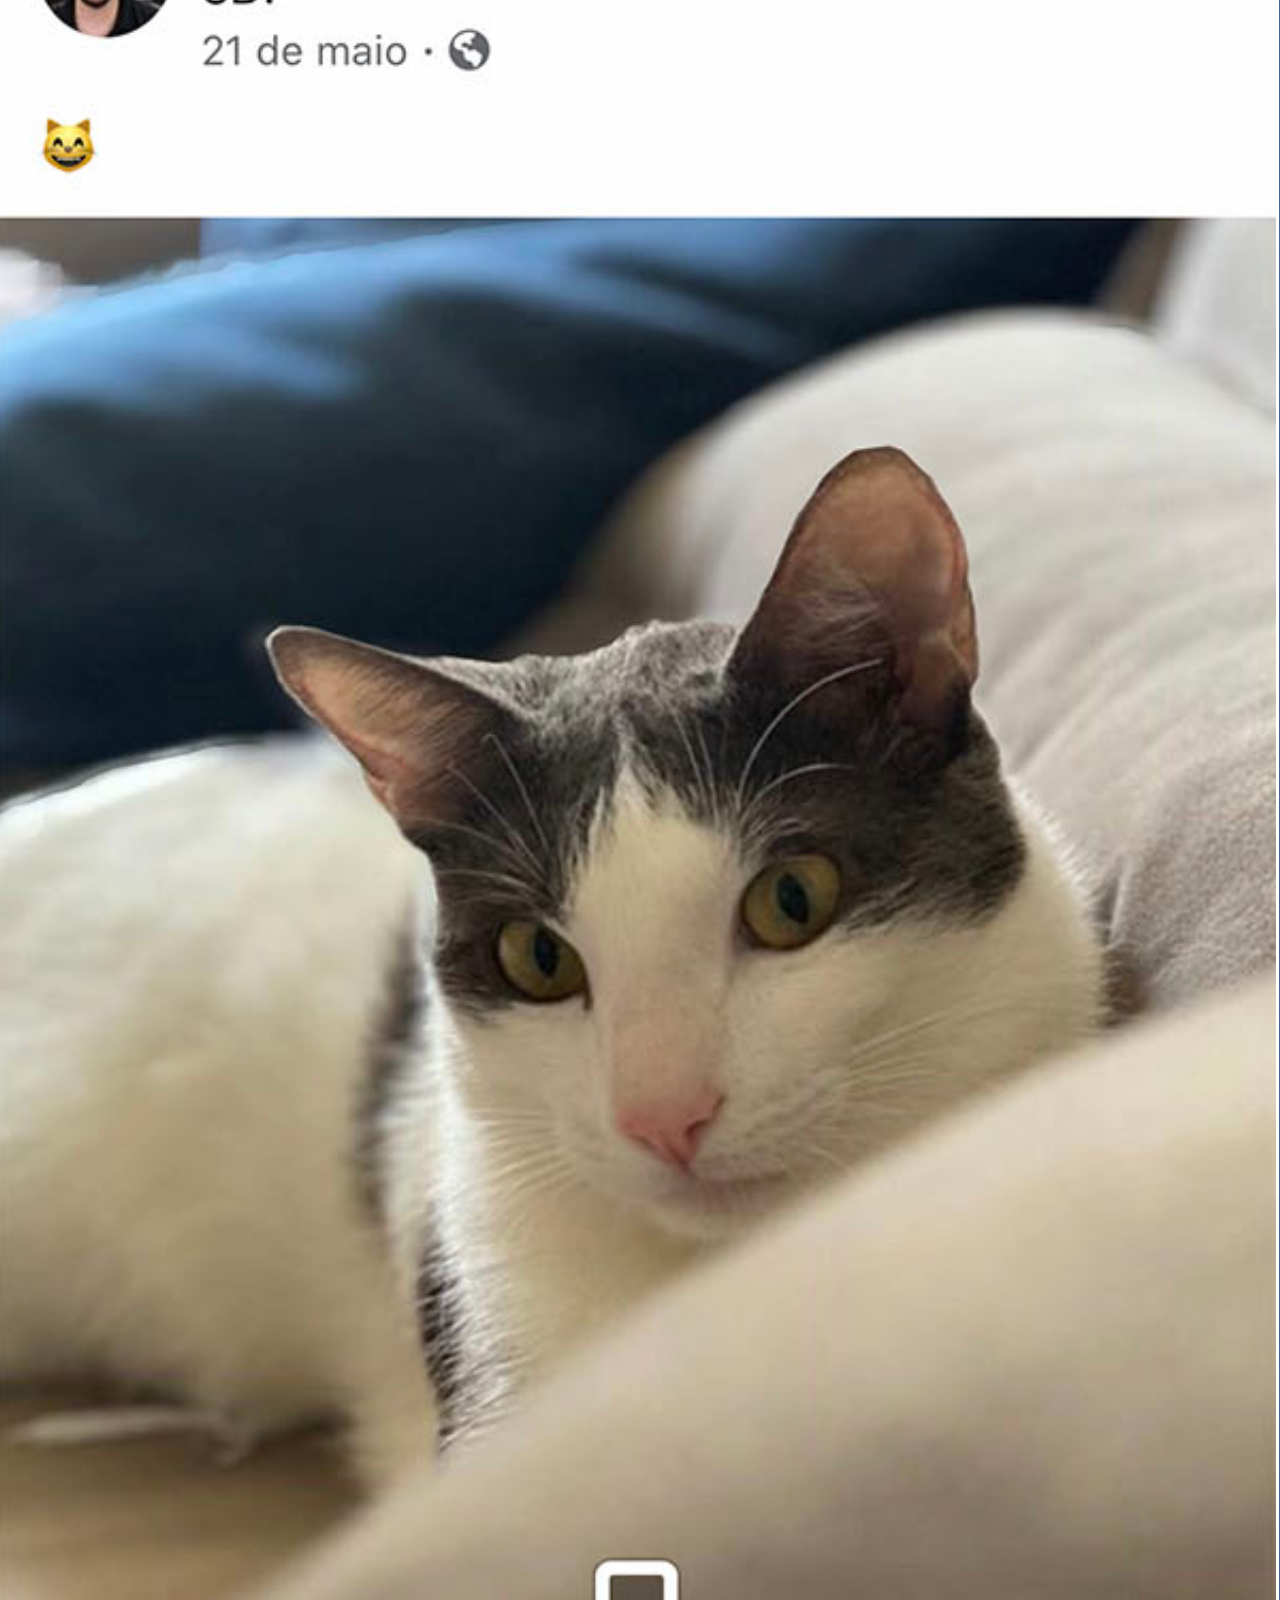
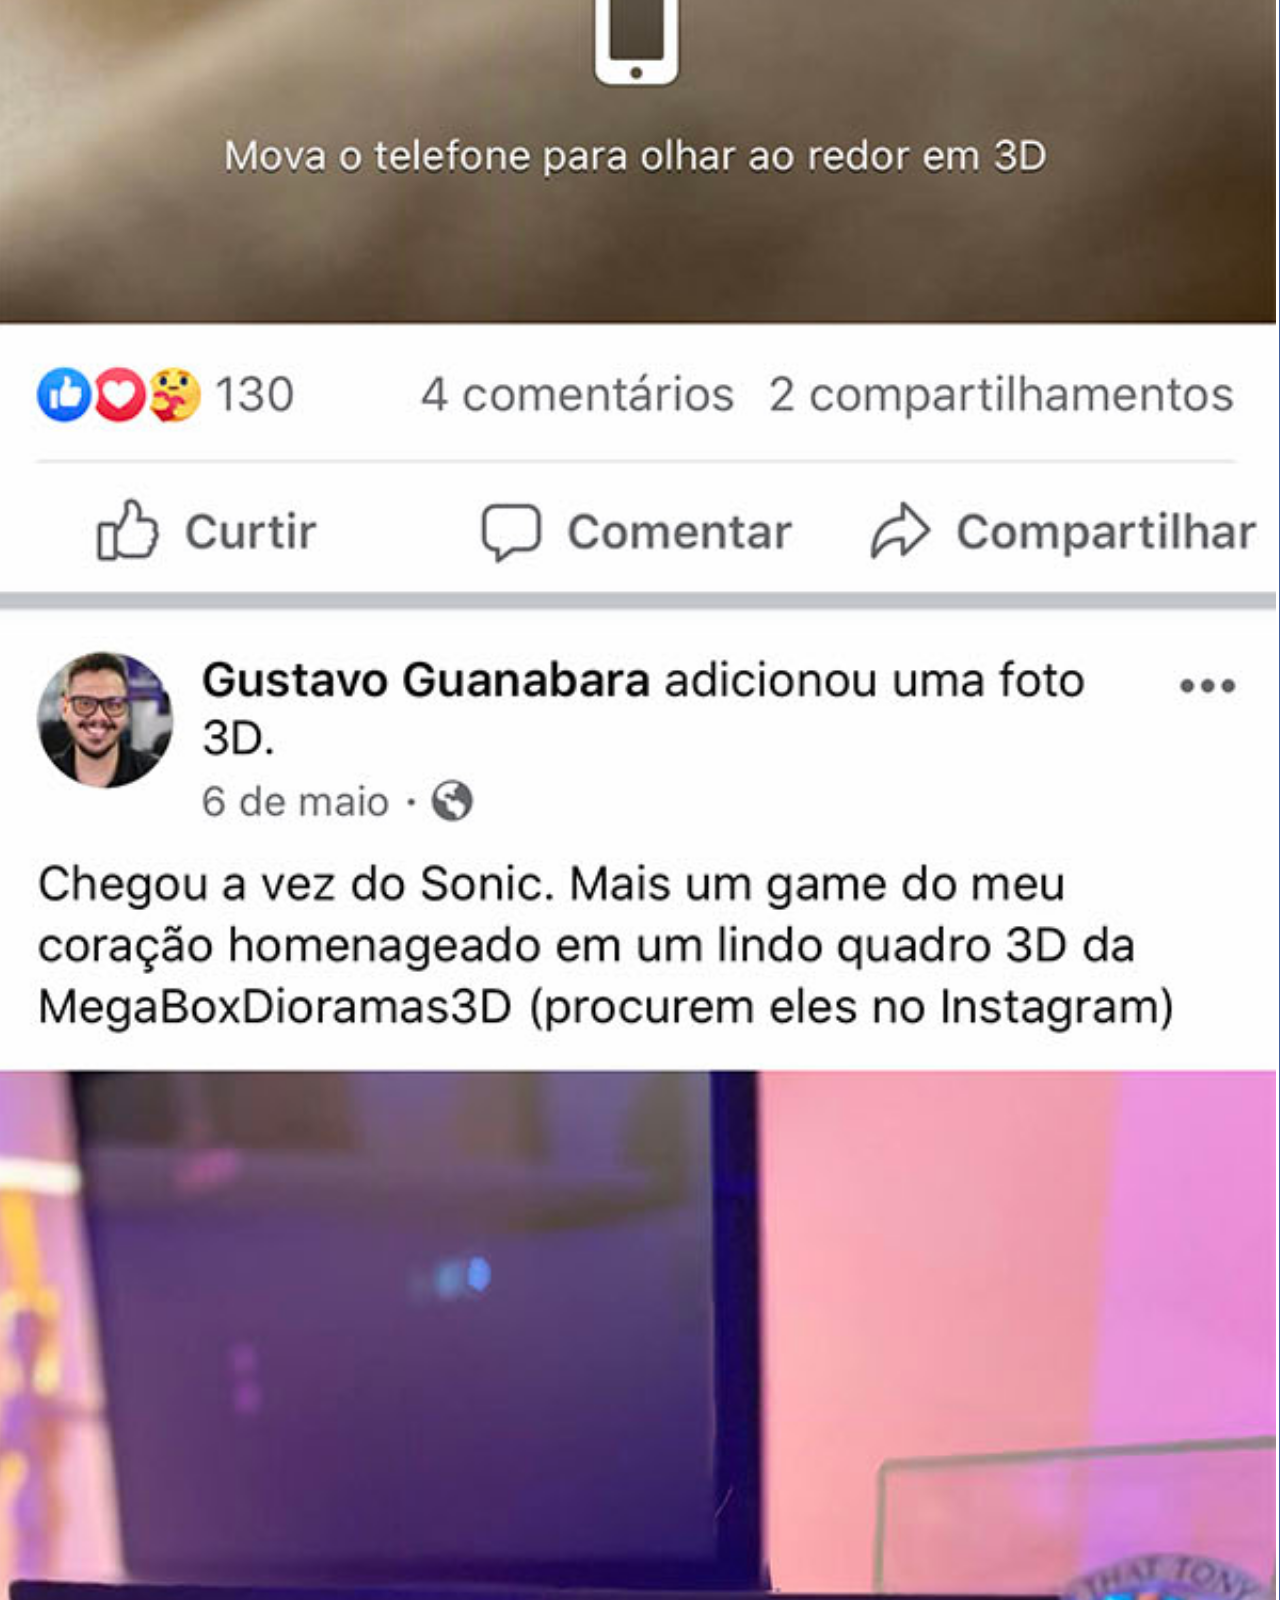
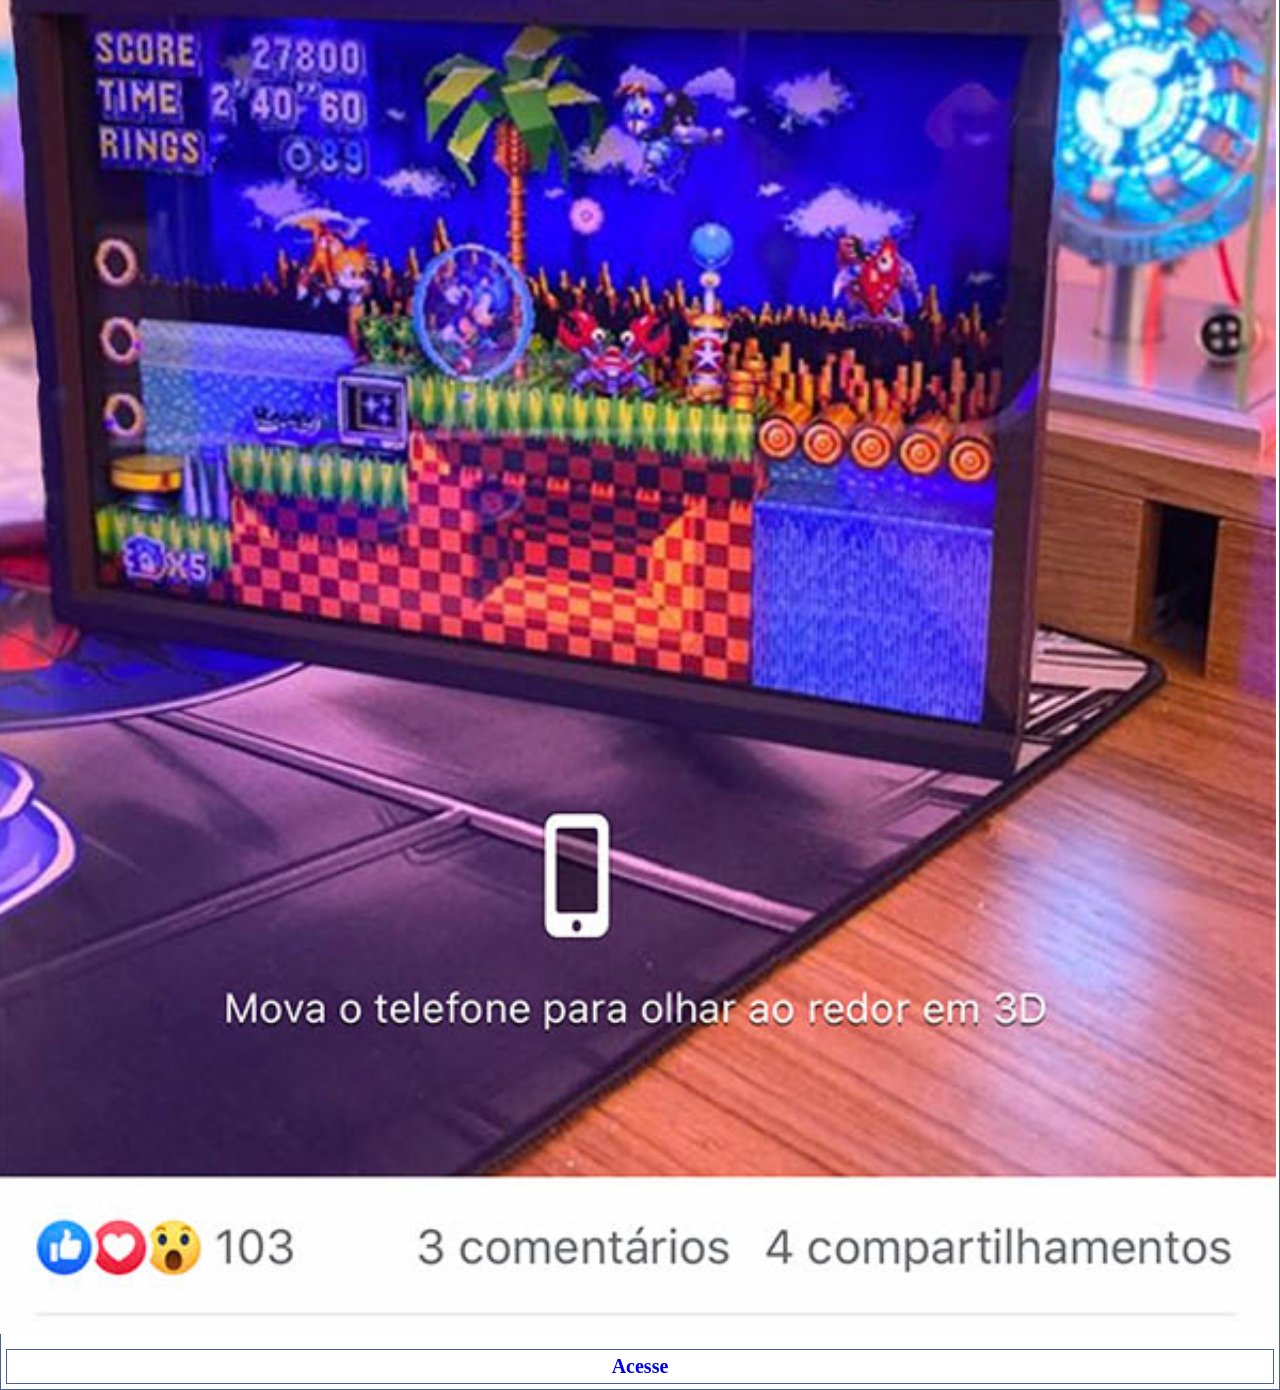
==== commit ad7cdf3b: "Fim remoçao de rolagem vertical, ajuste tela celular e finalização do site" ====
--- a/facebook.html
+++ b/facebook.html
@@ -9,6 +9,9 @@
             padding: 0;
             margin: 0;
 
+    }
+    body::-webkit-scrollbar {
+        display: none;            
     }
     section{
         
@@ -41,7 +44,10 @@
   
     
     img{
-        width: 92vw;
+        width: 100vw;
+        position: relative;
+        left: -10px;
+        top: -10px;
     }
     
        
